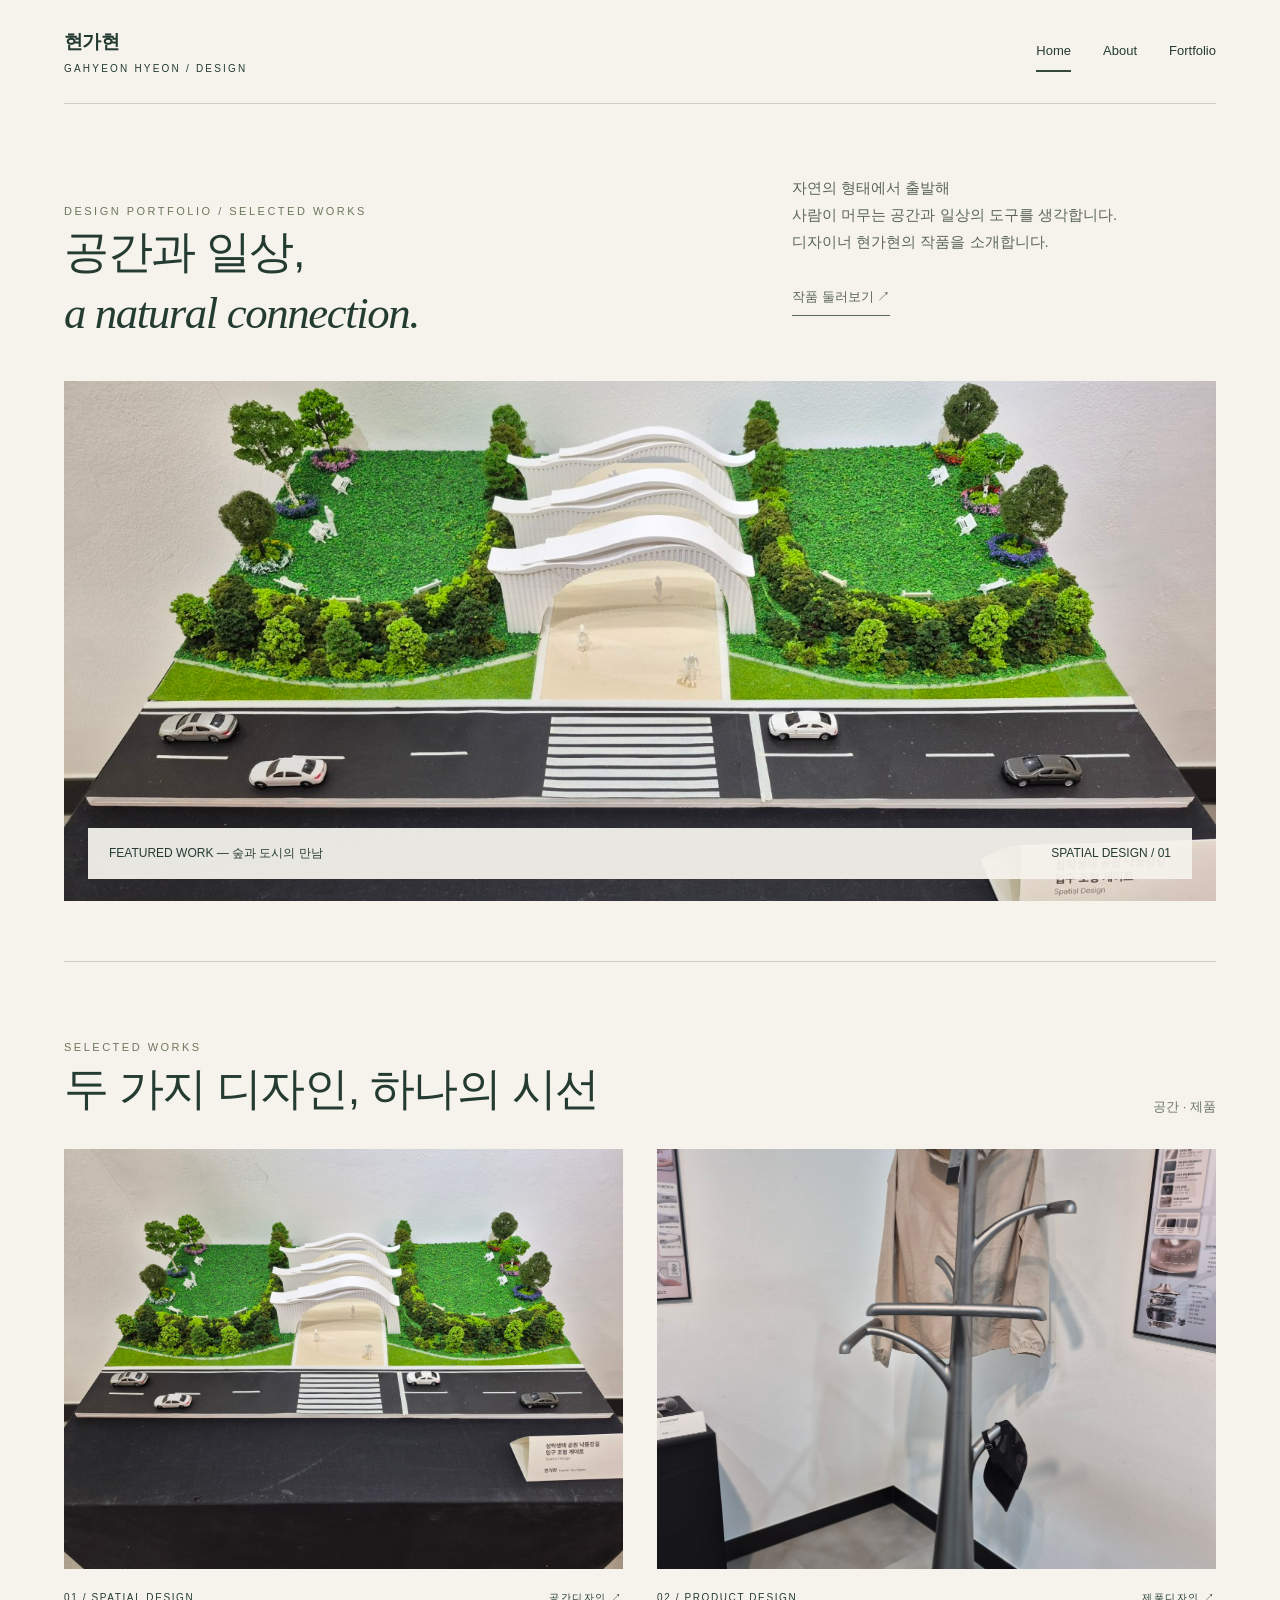
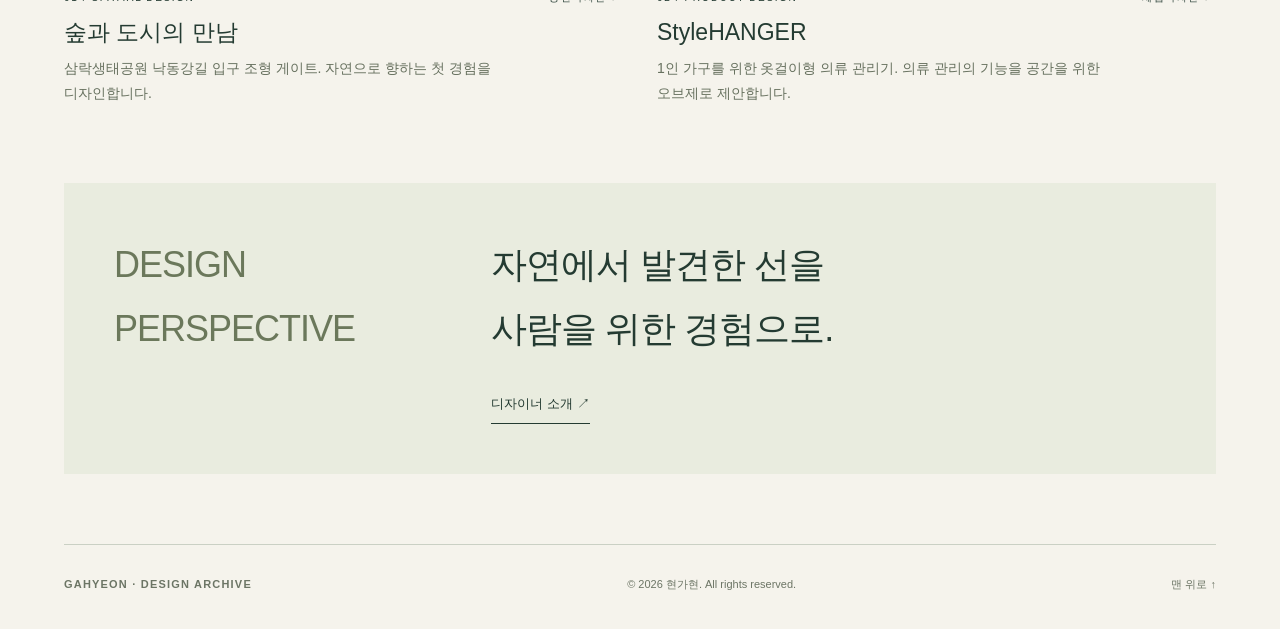
==== index.html @ cfb5394c "Add files via upload" ====
<!DOCTYPE html>
<html lang="ko">
<head>
<meta charset="UTF-8">
<meta name="viewport" content="width=device-width, initial-scale=1">
<meta name="description" content="현가현의 디자인 작품 전시. 삼락생태공원 입구 조형 게이트와 옷걸이형 의류 관리기 StyleHANGER를 소개합니다.">
<title>Home | 현가현 디자인 전시</title>
<link rel="stylesheet" href="style.css">
</head>
<body id="top">
<a class="skip" href="#main">본문 바로가기</a>
<header>
<a class="brand" href="index.html">현가현<span>GAHYEON HYEON / DESIGN</span>
</a>
<nav aria-label="주 메뉴">
<a href="index.html" aria-current="page">Home</a>
<a href="about.html">About</a>
<a href="fortfolio.html">Fortfolio</a>
</nav>
</header>
<main id="main" class="wrap">
<section class="hero">
<div>
<p class="eyebrow">DESIGN PORTFOLIO / SELECTED WORKS</p>
<h2>공간과 일상,<br>
<span class="serif">a natural connection.</span>
</h1>
</div>
<div class="intro">자연의 형태에서 출발해<br>사람이 머무는 공간과 일상의 도구를 생각합니다.<br>디자이너 현가현의 작품을 소개합니다.<br>
<a class="line-link" href="fortfolio.html">작품 둘러보기 ↗</a>
</div>
</section>
<figure class="cover">
<a href="space.html">
<img src="images/space-model.jpg" alt="삼락생태공원 입구 조형 게이트의 전체 전시 모형">
</a>
<figcaption>
<span>FEATURED WORK — 숲과 도시의 만남</span>
<span>SPATIAL DESIGN / 01</span>
</figcaption>
</figure>
<section class="section">
<div class="section-head">
<div>
<p class="eyebrow">SELECTED WORKS</p>
<h2>두 가지 디자인, 하나의 시선</h2>
</div>
<span class="muted">공간 · 제품</span>
</div>
<div class="projects">
<a class="project" href="space.html">
<div class="project-photo">
<img src="images/space-model.jpg" alt="녹지와 흰색 곡선 게이트로 구성한 삼락생태공원 입구 모형" loading="lazy">
</div>
<div class="project-label">
<span>01 / SPATIAL DESIGN</span>
<span>공간디자인 ↗</span>
</div>
<h3>숲과 도시의 만남</h3>
<p>삼락생태공원 낙동강길 입구 조형 게이트. 자연으로 향하는 첫 경험을 디자인합니다.</p>
</a>
<a class="project" href="product.html">
<div class="project-photo product">
<img src="images/product-model.jpg" alt="나뭇가지 형태의 옷걸이형 의류 관리기 StyleHANGER 전시 모형" loading="lazy">
</div>
<div class="project-label">
<span>02 / PRODUCT DESIGN</span>
<span>제품디자인 ↗</span>
</div>
<h3>StyleHANGER</h3>
<p>1인 가구를 위한 옷걸이형 의류 관리기. 의류 관리의 기능을 공간을 위한 오브제로 제안합니다.</p>
</a>
</div>
</section>
<section class="statement">
<p class="eyebrow">DESIGN PERSPECTIVE</p>
<div>
<p>자연에서 발견한 선을<br>사람을 위한 경험으로.</p>
<a class="line-link" href="about.html">디자이너 소개 ↗</a>
</div>
</section>
</main>
<footer>
<div class="footer-mark">GAHYEON · DESIGN ARCHIVE</div>
<div>© 2026 현가현. All rights reserved.</div>
<a href="#top">맨 위로 ↑</a>
</footer>
</body>
</html>
---- style.css ----
*{box-sizing:border-box}
html{scroll-behavior:smooth}
body{margin:0;
  background:#f5f3ec;
  color:#243b32;
  font-family:-apple-system,BlinkMacSystemFont,"Apple SD Gothic Neo","Noto Sans KR",sans-serif;
  line-height:1.8;
  word-break:keep-all}
a{color:inherit;
  text-decoration:none}
img{display:block;
  width:100%;
  height:auto}
figure{margin:0}
h1,h2,h3,p{margin:0}
header,.wrap,footer{width:min(1320px,90%);
  margin:auto}
header{min-height:104px;
  display:flex;
  align-items:center;
  justify-content:space-between;
  border-bottom:1px solid #cad0c4;
  gap:24px}
.brand{font-size:19px;
  font-weight:750;
  letter-spacing:-.6px}
.brand span{display:block;
  font-size:10px;
  letter-spacing:2.2px;
  font-weight:500}
nav{display:flex;
  gap:32px;
  font-size:13px}
nav a{padding:8px 0}
nav a[aria-current=page]{border-bottom:2px solid #344b3b}
a:hover{color:#75865a}
a:focus-visible,summary:focus-visible{outline:3px solid #9c773e;
  outline-offset:6px}
.skip{position:absolute;
  left:-9999px}
.skip:focus{left:15px;
  top:15px;
  background:white;
  padding:10px;
  z-index:9}
.eyebrow{font-size:11px;
  letter-spacing:2.5px;
  text-transform:uppercase;
  color:#6b785b}
.hero{padding:70px 0 38px;
  display:grid;
  grid-template-columns:1.5fr 1fr;
  gap:8%;
  align-items:end}
h1{font-size:clamp(44px,6.6vw,94px);
  font-weight:500;
  line-height:1.16;
  letter-spacing:-4px;
  margin:18px 0 22px}
.serif{font-family:Georgia,"Times New Roman",serif;
  font-style:italic;
  font-weight:400}
.intro{max-width:460px;
  font-size:15px;
  color:#5b665a}
.hero .intro{padding-bottom:27px}
.line-link{display:inline-block;
  border-bottom:1px solid;
  padding:7px 0;
  margin-top:23px;
  font-size:13px}
.cover{position:relative;
  background:#e5e6db}
.cover img{height:520px;
  object-fit:cover;
  object-position:center 37%}
.cover figcaption{position:absolute;
  bottom:22px;
  left:24px;
  right:24px;
  background:#f5f3ecf0;
  padding:15px 21px;
  display:flex;
  justify-content:space-between;
  gap:10px;
  font-size:12px}
.section{padding:76px 0;
  border-top:1px solid #cad0c4;
  margin-top:60px}
.section-head{display:flex;
  justify-content:space-between;
  align-items:end;
  margin-bottom:30px;
  gap:20px}
h2{font-size:clamp(28px,3.5vw,45px);
  font-weight:500;
  letter-spacing:-1.4px;
  line-height:1.35}
h3{font-size:23px;
  font-weight:500;
  line-height:1.5}
.muted{color:#6a7567;
  font-size:13px}
.projects{display:grid;
  grid-template-columns:1fr 1fr;
  gap:34px}
.project-photo{overflow:hidden;
  background:#dedfd4}
.project-photo img{height:420px;
  object-fit:cover;
  transition:transform .4s}
.project-photo.product img{object-position:center 44%}
.project:hover img{transform:scale(1.025)}
.project-label{display:flex;
  justify-content:space-between;
  gap:20px;
  margin:20px 0 8px;
  font-size:10px;
  letter-spacing:1.6px}
.project h3{margin-bottom:7px}
.project p{font-size:14px;
  max-width:500px;
  color:#67715f}
.statement{padding:50px;
  background:#e9ecdf;
  display:grid;
  grid-template-columns:1fr 2fr;
  gap:40px}
.statement p{font-size:clamp(22px,3vw,36px);
  letter-spacing:-1px}
.detail-head{padding:63px 0 40px}
.breadcrumbs{font-size:12px;
  color:#74806a;
  margin-bottom:30px}
.detail-head h1{font-size:clamp(38px,5.2vw,72px);
  letter-spacing:-2.8px}
.detail-head .subtitle{font-size:19px;
  margin-bottom:23px}
.meta{display:flex;
  gap:44px;
  padding:23px 0;
  border-top:1px solid #cad0c4;
  font-size:13px;
  margin-top:30px}
.meta span{display:block;
  font-size:10px;
  letter-spacing:1.3px;
  color:#6e7867}
.wide-photo{background:#e5e5dc}
.wide-photo img{max-height:800px;
  object-fit:contain}
.caption{font-size:12px;
  color:#727968;
  margin-top:12px}
.story{display:grid;
  grid-template-columns:1fr 2fr;
  gap:70px;
  padding:65px 0;
  border-bottom:1px solid #cad0c4}
.story p{font-size:16px;
  color:#586454;
  margin-top:15px}
.story p:first-child{margin-top:0}
.keywords{display:flex;
  flex-wrap:wrap;
  gap:9px;
  margin-top:22px}
.keywords span{border:1px solid #b9c3ac;
  border-radius:30px;
  padding:5px 14px;
  font-size:12px}
.steps{display:grid;
  grid-template-columns:repeat(3,1fr);
  gap:35px;
  margin-top:35px}
.step{border-top:1px solid #a9b49c;
  padding-top:18px}
.step b{font-family:Georgia,serif;
  font-size:32px;
  font-weight:400;
  color:#8a9674}
.step h3{font-size:19px;
  margin:10px 0}
.step p{font-size:14px;
  color:#5d6855}
.split{display:grid;
  grid-template-columns:1fr 1fr;
  gap:65px;
  align-items:center;
  margin-top:40px}
.split img{max-height:680px;
  object-fit:contain;
  background:#e8e8dd}
.split p{margin-top:20px;
  color:#5e6959}
.panel{background:#e4e7dc;
  padding:38px;
  display:grid;
  grid-template-columns:1fr 1fr;
  gap:65px;
  align-items:start}
.panel img{max-height:900px;
  object-fit:contain}
.panel .copy{position:sticky;
  top:32px;
  padding:20px 0}
.panel p{margin-top:20px;
  color:#5c6757}
.button{display:inline-block;
  background:#2c4436;
  color:#fff;
  padding:12px 23px;
  font-size:13px;
  margin-top:24px}
.button:hover{background:#43583e;
  color:white}
.next{display:flex;
  justify-content:space-between;
  padding:30px 0;
  font-size:15px;
  border-top:1px solid #cad0c4}
.about-grid{display:grid;
  grid-template-columns:1fr 1fr;
  gap:80px;
  align-items:center}
.about-grid img{height:580px;
  object-fit:cover}
.about-grid h2{margin:25px 0}
.about-grid p{margin:18px 0;
  color:#626d5b}
.practice{display:grid;
  grid-template-columns:1fr 1fr;
  gap:60px}
.practice article{border-top:1px solid #c2cbb8;
  padding-top:25px}
.practice p{margin-top:16px;
  color:#626d5b}
footer{margin-top:70px;
  border-top:1px solid #cad0c4;
  padding:30px 0 35px;
  display:flex;
  justify-content:space-between;
  gap:20px;
  font-size:11px;
  color:#6c7565}
.footer-mark{font-weight:700;
  letter-spacing:1.2px}
@media(prefers-reduced-motion:reduce){html{scroll-behavior:auto}
*{transition:none!important}
}
@media(max-width:700px){header{padding:20px 0;
  align-items:flex-start;
  min-height:110px}
.brand{font-size:16px}
nav{gap:15px;
  flex-wrap:wrap;
  font-size:11px}
.brand span{font-size:8px}
.hero,.about-grid,.story,.split,.panel,.statement{grid-template-columns:1fr;
  gap:26px}
.hero{padding-top:45px}
.hero .intro{padding:0}
h1{letter-spacing:-2px}
.cover img{height:330px}
.cover figcaption{left:12px;
  right:12px;
  font-size:10px;
  padding:12px}
.projects{grid-template-columns:1fr;
  gap:45px}
.project-photo img{height:360px}
.section{padding:45px 0;
  margin-top:40px}
.steps{grid-template-columns:1fr;
  gap:25px}
.meta{gap:20px;
  flex-wrap:wrap}
.story{padding:40px 0}
.panel{padding:20px}
.panel .copy{position:static}
.about-grid img{height:400px}
.practice{grid-template-columns:1fr;
  gap:35px}
.statement{padding:28px}
footer{flex-direction:column;
  gap:10px;
  margin-top:40px}
.next{font-size:12px;
  gap:16px}
}
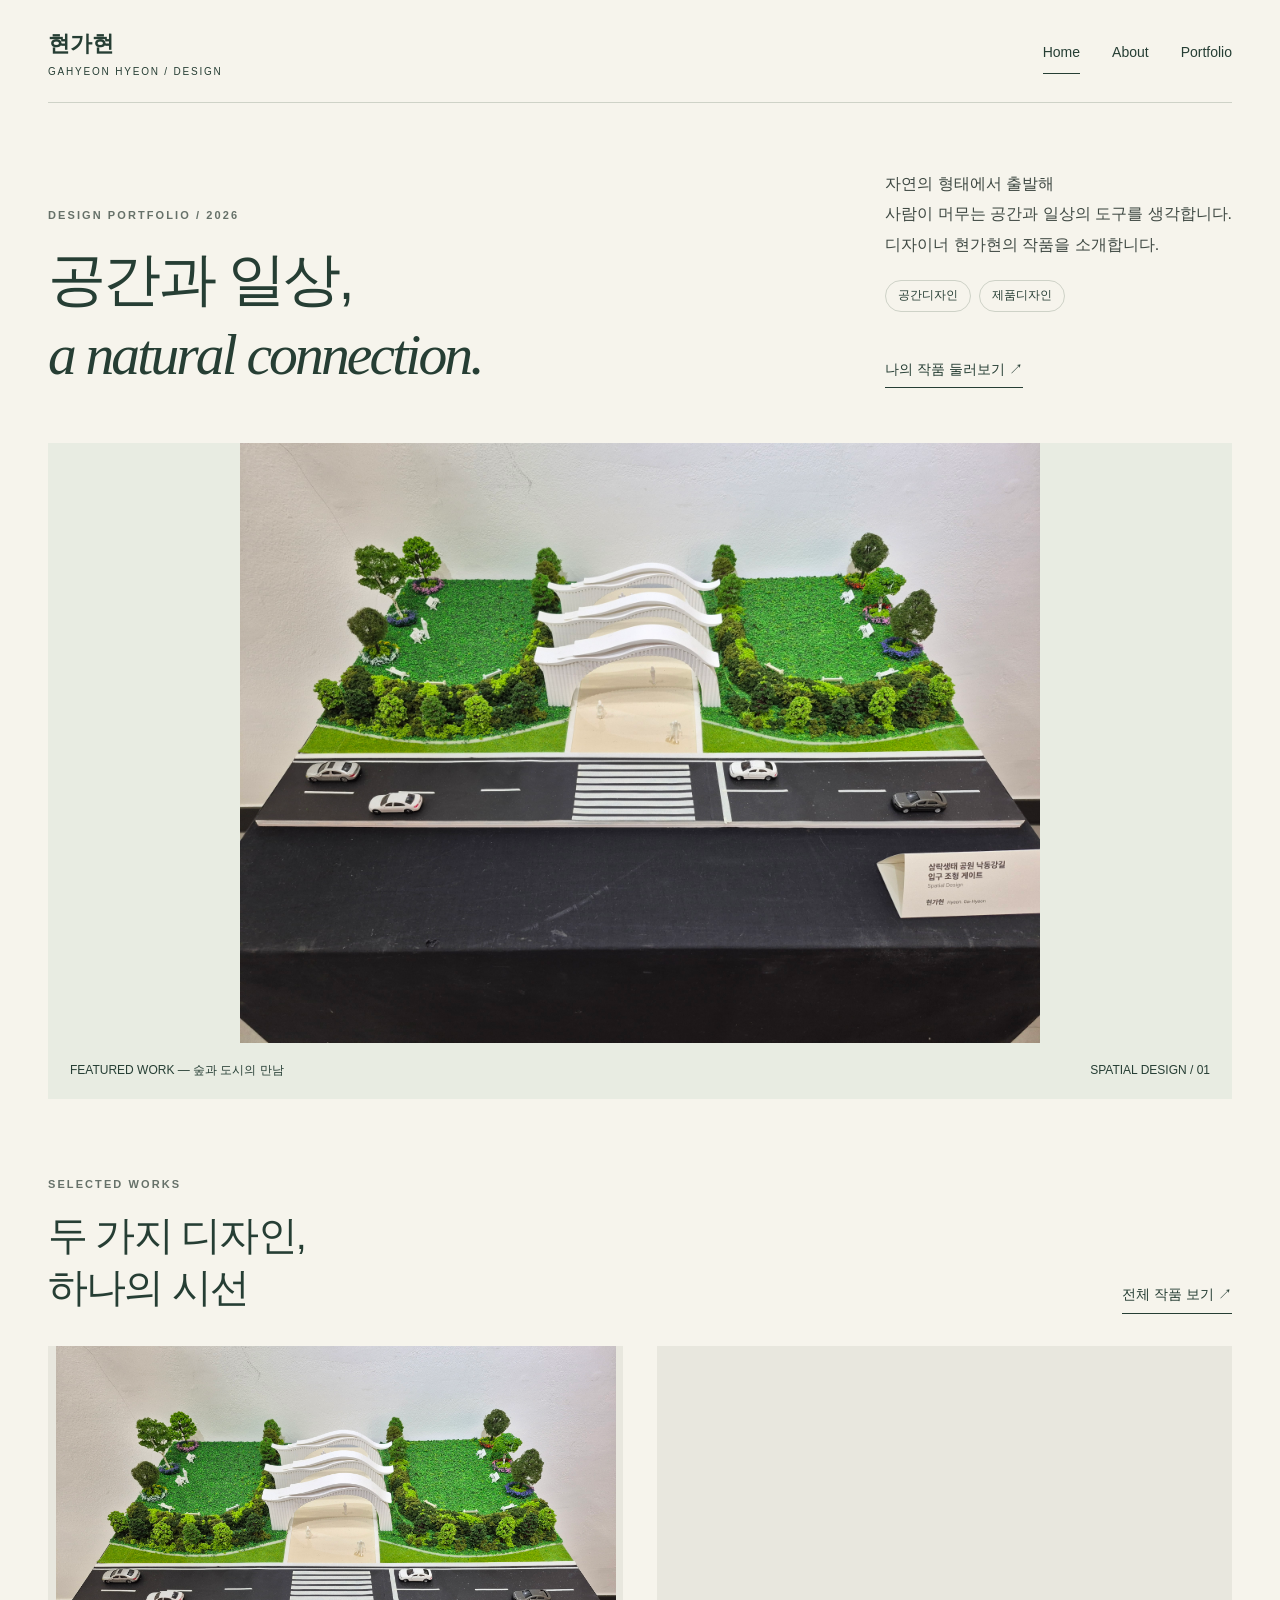
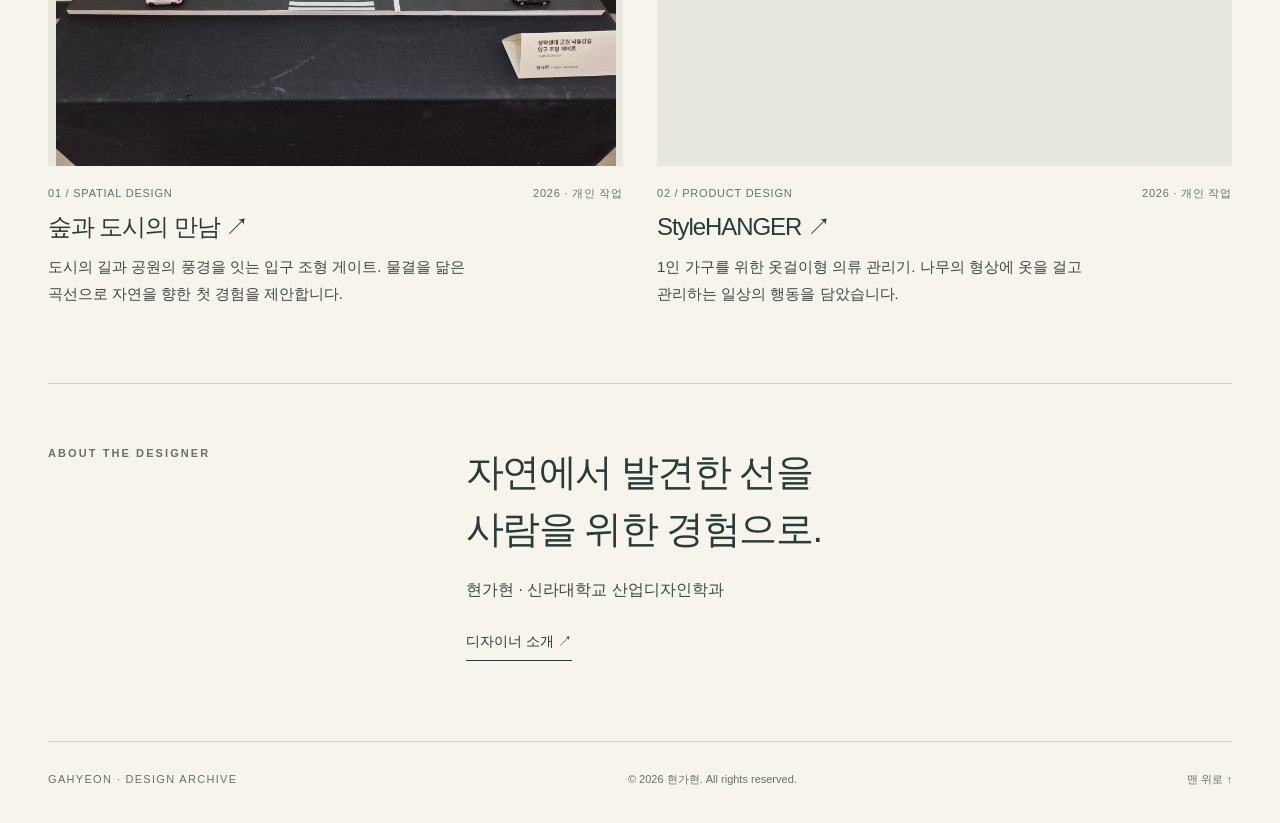
==== commit c5445f57: "Add files via upload" ====
--- a/index.html
+++ b/index.html
@@ -1,89 +1,39 @@
 <!DOCTYPE html>
 <html lang="ko">
 <head>
-<meta charset="UTF-8">
-<meta name="viewport" content="width=device-width, initial-scale=1">
-<meta name="description" content="현가현의 디자인 작품 전시. 삼락생태공원 입구 조형 게이트와 옷걸이형 의류 관리기 StyleHANGER를 소개합니다.">
-<title>Home | 현가현 디자인 전시</title>
-<link rel="stylesheet" href="style.css">
+  <meta charset="UTF-8">
+  <meta name="viewport" content="width=device-width, initial-scale=1">
+  <meta name="description" content="현가현의 공간디자인과 제품디자인 포트폴리오. 숲과 도시의 만남과 StyleHANGER를 소개합니다.">
+  <meta name="theme-color" content="#f6f4ec">
+  <title>Home | 현가현 디자인 포트폴리오</title>
+  <link rel="stylesheet" href="style.css">
 </head>
 <body id="top">
-<a class="skip" href="#main">본문 바로가기</a>
-<header>
-<a class="brand" href="index.html">현가현<span>GAHYEON HYEON / DESIGN</span>
-</a>
-<nav aria-label="주 메뉴">
-<a href="index.html" aria-current="page">Home</a>
-<a href="about.html">About</a>
-<a href="fortfolio.html">Fortfolio</a>
-</nav>
-</header>
-<main id="main" class="wrap">
-<section class="hero">
-<div>
-<p class="eyebrow">DESIGN PORTFOLIO / SELECTED WORKS</p>
-<h2>공간과 일상,<br>
-<span class="serif">a natural connection.</span>
-</h1>
-</div>
-<div class="intro">자연의 형태에서 출발해<br>사람이 머무는 공간과 일상의 도구를 생각합니다.<br>디자이너 현가현의 작품을 소개합니다.<br>
-<a class="line-link" href="fortfolio.html">작품 둘러보기 ↗</a>
-</div>
-</section>
-<figure class="cover">
-<a href="space.html">
-<img src="images/space-model.jpg" alt="삼락생태공원 입구 조형 게이트의 전체 전시 모형">
-</a>
-<figcaption>
-<span>FEATURED WORK — 숲과 도시의 만남</span>
-<span>SPATIAL DESIGN / 01</span>
-</figcaption>
-</figure>
-<section class="section">
-<div class="section-head">
-<div>
-<p class="eyebrow">SELECTED WORKS</p>
-<h2>두 가지 디자인, 하나의 시선</h2>
-</div>
-<span class="muted">공간 · 제품</span>
-</div>
-<div class="projects">
-<a class="project" href="space.html">
-<div class="project-photo">
-<img src="images/space-model.jpg" alt="녹지와 흰색 곡선 게이트로 구성한 삼락생태공원 입구 모형" loading="lazy">
-</div>
-<div class="project-label">
-<span>01 / SPATIAL DESIGN</span>
-<span>공간디자인 ↗</span>
-</div>
-<h3>숲과 도시의 만남</h3>
-<p>삼락생태공원 낙동강길 입구 조형 게이트. 자연으로 향하는 첫 경험을 디자인합니다.</p>
-</a>
-<a class="project" href="product.html">
-<div class="project-photo product">
-<img src="images/product-model.jpg" alt="나뭇가지 형태의 옷걸이형 의류 관리기 StyleHANGER 전시 모형" loading="lazy">
-</div>
-<div class="project-label">
-<span>02 / PRODUCT DESIGN</span>
-<span>제품디자인 ↗</span>
-</div>
-<h3>StyleHANGER</h3>
-<p>1인 가구를 위한 옷걸이형 의류 관리기. 의류 관리의 기능을 공간을 위한 오브제로 제안합니다.</p>
-</a>
-</div>
-</section>
-<section class="statement">
-<p class="eyebrow">DESIGN PERSPECTIVE</p>
-<div>
-<p>자연에서 발견한 선을<br>사람을 위한 경험으로.</p>
-<a class="line-link" href="about.html">디자이너 소개 ↗</a>
-</div>
-</section>
-</main>
-<footer>
-<div class="footer-mark">GAHYEON · DESIGN ARCHIVE</div>
-<div>© 2026 현가현. All rights reserved.</div>
-<a href="#top">맨 위로 ↑</a>
-</footer>
+  <a class="skip" href="#main">본문 바로가기</a>
+  <!-- 모든 페이지의 공통 상단 메뉴 -->
+  <header class="site-header">
+    <a class="brand" href="index.html">현가현<span>GAHYEON HYEON / DESIGN</span></a>
+    <nav aria-label="주 메뉴"><a href="index.html" aria-current="page">Home</a><a href="about.html">About</a><a href="portfolio.html">Portfolio</a></nav>
+  </header>
+  <main id="main" class="wrap">
+
+    <section class="hero">
+      <div><p class="eyebrow">DESIGN PORTFOLIO / 2026</p><h1>공간과 일상,<br><span class="serif">a natural connection.</span></h1></div>
+      <div class="intro"><p>자연의 형태에서 출발해<br>사람이 머무는 공간과 일상의 도구를 생각합니다.<br>디자이너 현가현의 작품을 소개합니다.</p><div class="tags"><span>공간디자인</span><span>제품디자인</span></div><a class="line-link" href="portfolio.html">나의 작품 둘러보기 ↗</a></div>
+    </section>
+    <figure class="hero-media"><a href="space.html" aria-label="숲과 도시의 만남 상세 보기"><img src="images/space-model.jpg" alt="숲과 도시의 만남 전체 전시 모형" width="4000" height="3000" fetchpriority="high" decoding="async"></a><figcaption class="hero-caption"><span>FEATURED WORK — 숲과 도시의 만남</span><span>SPATIAL DESIGN / 01</span></figcaption></figure>
+    <section class="section"><div class="section-head"><div><p class="eyebrow">SELECTED WORKS</p><h2>두 가지 디자인,<br>하나의 시선</h2></div><a class="line-link" href="portfolio.html">전체 작품 보기 ↗</a></div><div class="projects">
+  <a class="project" href="space.html"><div class="project-photo"><img src="images/space-model.jpg" alt="삼락생태공원 입구 게이트와 보행로 녹지의 전체 전시 모형" width="4000" height="3000" loading="lazy" decoding="async"></div><div class="project-label"><span>01 / SPATIAL DESIGN</span><span>2026 · 개인 작업</span></div><h3>숲과 도시의 만남 ↗</h3><p>도시의 길과 공원의 풍경을 잇는 입구 조형 게이트. 물결을 닮은 곡선으로 자연을 향한 첫 경험을 제안합니다.</p></a>
+  <a class="project" href="product.html"><div class="project-photo"><img src="images/product-model.jpg" alt="상단 가지부터 하부 베이스까지 보이는 StyleHANGER 전시 모형" width="3000" height="4000" loading="lazy" decoding="async"></div><div class="project-label"><span>02 / PRODUCT DESIGN</span><span>2026 · 개인 작업</span></div><h3>StyleHANGER ↗</h3><p>1인 가구를 위한 옷걸이형 의류 관리기. 나무의 형상에 옷을 걸고 관리하는 일상의 행동을 담았습니다.</p></a>
+</div></section>
+    <section class="statement"><p class="eyebrow">ABOUT THE DESIGNER</p><div><p class="large">자연에서 발견한 선을<br>사람을 위한 경험으로.</p><p style="margin-top:18px">현가현 · 신라대학교 산업디자인학과</p><a class="line-link" href="about.html">디자이너 소개 ↗</a></div></section>
+
+  </main>
+  <!-- 모든 페이지에서 동일한 하단 정보 -->
+  <footer class="site-footer">
+    <span class="footer-mark">GAHYEON · DESIGN ARCHIVE</span>
+    <span>© 2026 현가현. All rights reserved.</span>
+    <a href="#top">맨 위로 ↑</a>
+  </footer>
 </body>
-</html>+</html>
--- a/style.css
+++ b/style.css
@@ -1,290 +1,8 @@
-*{box-sizing:border-box}
-html{scroll-behavior:smooth}
-body{margin:0;
-  background:#f5f3ec;
-  color:#243b32;
-  font-family:-apple-system,BlinkMacSystemFont,"Apple SD Gothic Neo","Noto Sans KR",sans-serif;
-  line-height:1.8;
-  word-break:keep-all}
-a{color:inherit;
-  text-decoration:none}
-img{display:block;
-  width:100%;
-  height:auto}
-figure{margin:0}
-h1,h2,h3,p{margin:0}
-header,.wrap,footer{width:min(1320px,90%);
-  margin:auto}
-header{min-height:104px;
-  display:flex;
-  align-items:center;
-  justify-content:space-between;
-  border-bottom:1px solid #cad0c4;
-  gap:24px}
-.brand{font-size:19px;
-  font-weight:750;
-  letter-spacing:-.6px}
-.brand span{display:block;
-  font-size:10px;
-  letter-spacing:2.2px;
-  font-weight:500}
-nav{display:flex;
-  gap:32px;
-  font-size:13px}
-nav a{padding:8px 0}
-nav a[aria-current=page]{border-bottom:2px solid #344b3b}
-a:hover{color:#75865a}
-a:focus-visible,summary:focus-visible{outline:3px solid #9c773e;
-  outline-offset:6px}
-.skip{position:absolute;
-  left:-9999px}
-.skip:focus{left:15px;
-  top:15px;
-  background:white;
-  padding:10px;
-  z-index:9}
-.eyebrow{font-size:11px;
-  letter-spacing:2.5px;
-  text-transform:uppercase;
-  color:#6b785b}
-.hero{padding:70px 0 38px;
-  display:grid;
-  grid-template-columns:1.5fr 1fr;
-  gap:8%;
-  align-items:end}
-h1{font-size:clamp(44px,6.6vw,94px);
-  font-weight:500;
-  line-height:1.16;
-  letter-spacing:-4px;
-  margin:18px 0 22px}
-.serif{font-family:Georgia,"Times New Roman",serif;
-  font-style:italic;
-  font-weight:400}
-.intro{max-width:460px;
-  font-size:15px;
-  color:#5b665a}
-.hero .intro{padding-bottom:27px}
-.line-link{display:inline-block;
-  border-bottom:1px solid;
-  padding:7px 0;
-  margin-top:23px;
-  font-size:13px}
-.cover{position:relative;
-  background:#e5e6db}
-.cover img{height:520px;
-  object-fit:cover;
-  object-position:center 37%}
-.cover figcaption{position:absolute;
-  bottom:22px;
-  left:24px;
-  right:24px;
-  background:#f5f3ecf0;
-  padding:15px 21px;
-  display:flex;
-  justify-content:space-between;
-  gap:10px;
-  font-size:12px}
-.section{padding:76px 0;
-  border-top:1px solid #cad0c4;
-  margin-top:60px}
-.section-head{display:flex;
-  justify-content:space-between;
-  align-items:end;
-  margin-bottom:30px;
-  gap:20px}
-h2{font-size:clamp(28px,3.5vw,45px);
-  font-weight:500;
-  letter-spacing:-1.4px;
-  line-height:1.35}
-h3{font-size:23px;
-  font-weight:500;
-  line-height:1.5}
-.muted{color:#6a7567;
-  font-size:13px}
-.projects{display:grid;
-  grid-template-columns:1fr 1fr;
-  gap:34px}
-.project-photo{overflow:hidden;
-  background:#dedfd4}
-.project-photo img{height:420px;
-  object-fit:cover;
-  transition:transform .4s}
-.project-photo.product img{object-position:center 44%}
-.project:hover img{transform:scale(1.025)}
-.project-label{display:flex;
-  justify-content:space-between;
-  gap:20px;
-  margin:20px 0 8px;
-  font-size:10px;
-  letter-spacing:1.6px}
-.project h3{margin-bottom:7px}
-.project p{font-size:14px;
-  max-width:500px;
-  color:#67715f}
-.statement{padding:50px;
-  background:#e9ecdf;
-  display:grid;
-  grid-template-columns:1fr 2fr;
-  gap:40px}
-.statement p{font-size:clamp(22px,3vw,36px);
-  letter-spacing:-1px}
-.detail-head{padding:63px 0 40px}
-.breadcrumbs{font-size:12px;
-  color:#74806a;
-  margin-bottom:30px}
-.detail-head h1{font-size:clamp(38px,5.2vw,72px);
-  letter-spacing:-2.8px}
-.detail-head .subtitle{font-size:19px;
-  margin-bottom:23px}
-.meta{display:flex;
-  gap:44px;
-  padding:23px 0;
-  border-top:1px solid #cad0c4;
-  font-size:13px;
-  margin-top:30px}
-.meta span{display:block;
-  font-size:10px;
-  letter-spacing:1.3px;
-  color:#6e7867}
-.wide-photo{background:#e5e5dc}
-.wide-photo img{max-height:800px;
-  object-fit:contain}
-.caption{font-size:12px;
-  color:#727968;
-  margin-top:12px}
-.story{display:grid;
-  grid-template-columns:1fr 2fr;
-  gap:70px;
-  padding:65px 0;
-  border-bottom:1px solid #cad0c4}
-.story p{font-size:16px;
-  color:#586454;
-  margin-top:15px}
-.story p:first-child{margin-top:0}
-.keywords{display:flex;
-  flex-wrap:wrap;
-  gap:9px;
-  margin-top:22px}
-.keywords span{border:1px solid #b9c3ac;
-  border-radius:30px;
-  padding:5px 14px;
-  font-size:12px}
-.steps{display:grid;
-  grid-template-columns:repeat(3,1fr);
-  gap:35px;
-  margin-top:35px}
-.step{border-top:1px solid #a9b49c;
-  padding-top:18px}
-.step b{font-family:Georgia,serif;
-  font-size:32px;
-  font-weight:400;
-  color:#8a9674}
-.step h3{font-size:19px;
-  margin:10px 0}
-.step p{font-size:14px;
-  color:#5d6855}
-.split{display:grid;
-  grid-template-columns:1fr 1fr;
-  gap:65px;
-  align-items:center;
-  margin-top:40px}
-.split img{max-height:680px;
-  object-fit:contain;
-  background:#e8e8dd}
-.split p{margin-top:20px;
-  color:#5e6959}
-.panel{background:#e4e7dc;
-  padding:38px;
-  display:grid;
-  grid-template-columns:1fr 1fr;
-  gap:65px;
-  align-items:start}
-.panel img{max-height:900px;
-  object-fit:contain}
-.panel .copy{position:sticky;
-  top:32px;
-  padding:20px 0}
-.panel p{margin-top:20px;
-  color:#5c6757}
-.button{display:inline-block;
-  background:#2c4436;
-  color:#fff;
-  padding:12px 23px;
-  font-size:13px;
-  margin-top:24px}
-.button:hover{background:#43583e;
-  color:white}
-.next{display:flex;
-  justify-content:space-between;
-  padding:30px 0;
-  font-size:15px;
-  border-top:1px solid #cad0c4}
-.about-grid{display:grid;
-  grid-template-columns:1fr 1fr;
-  gap:80px;
-  align-items:center}
-.about-grid img{height:580px;
-  object-fit:cover}
-.about-grid h2{margin:25px 0}
-.about-grid p{margin:18px 0;
-  color:#626d5b}
-.practice{display:grid;
-  grid-template-columns:1fr 1fr;
-  gap:60px}
-.practice article{border-top:1px solid #c2cbb8;
-  padding-top:25px}
-.practice p{margin-top:16px;
-  color:#626d5b}
-footer{margin-top:70px;
-  border-top:1px solid #cad0c4;
-  padding:30px 0 35px;
-  display:flex;
-  justify-content:space-between;
-  gap:20px;
-  font-size:11px;
-  color:#6c7565}
-.footer-mark{font-weight:700;
-  letter-spacing:1.2px}
-@media(prefers-reduced-motion:reduce){html{scroll-behavior:auto}
-*{transition:none!important}
-}
-@media(max-width:700px){header{padding:20px 0;
-  align-items:flex-start;
-  min-height:110px}
-.brand{font-size:16px}
-nav{gap:15px;
-  flex-wrap:wrap;
-  font-size:11px}
-.brand span{font-size:8px}
-.hero,.about-grid,.story,.split,.panel,.statement{grid-template-columns:1fr;
-  gap:26px}
-.hero{padding-top:45px}
-.hero .intro{padding:0}
-h1{letter-spacing:-2px}
-.cover img{height:330px}
-.cover figcaption{left:12px;
-  right:12px;
-  font-size:10px;
-  padding:12px}
-.projects{grid-template-columns:1fr;
-  gap:45px}
-.project-photo img{height:360px}
-.section{padding:45px 0;
-  margin-top:40px}
-.steps{grid-template-columns:1fr;
-  gap:25px}
-.meta{gap:20px;
-  flex-wrap:wrap}
-.story{padding:40px 0}
-.panel{padding:20px}
-.panel .copy{position:static}
-.about-grid img{height:400px}
-.practice{grid-template-columns:1fr;
-  gap:35px}
-.statement{padding:28px}
-footer{flex-direction:column;
-  gap:10px;
-  margin-top:40px}
-.next{font-size:12px;
-  gap:16px}
-}
+/* 현가현 포트폴리오 공통 스타일 — 색상과 간격은 아래 변수에서 수정하세요. */
+:root{--paper:#f6f4ec;--ink:#263e34;--text:#3f4943;--muted:#667169;--line:#ced2c7;--soft:#e8ece2;--white:#fff;--width:1200px}
+*{box-sizing:border-box}html{scroll-behavior:smooth;scroll-padding-top:24px}body{margin:0;background:var(--paper);color:var(--ink);font-family:-apple-system,BlinkMacSystemFont,"Apple SD Gothic Neo","Noto Sans KR","Malgun Gothic",sans-serif;line-height:1.8;word-break:keep-all;overflow-wrap:break-word}a{color:inherit;text-decoration:none}img{display:block;width:100%;height:auto}figure{margin:0}h1,h2,h3,p{margin:0}h1,h2,h3{line-height:1.3;font-weight:500;letter-spacing:-.045em}p{color:var(--text)}h1{font-size:clamp(38px,5.4vw,72px)}h2{font-size:clamp(28px,3.1vw,42px)}h3{font-size:24px}a:focus-visible,summary:focus-visible{outline:3px solid #397b69;outline-offset:6px}::selection{background:#d5e1ce}.wrap,.site-header,.site-footer{width:min(var(--width),calc(100% - 96px));margin-inline:auto}.skip{position:absolute;top:-80px;left:20px;background:var(--ink);color:white;padding:10px 20px;z-index:5}.skip:focus{top:12px}.site-header{padding:27px 0 23px;display:flex;justify-content:space-between;gap:24px;align-items:center;border-bottom:1px solid var(--line)}.brand{font-size:22px;font-weight:700;line-height:1.5}.brand span{display:block;font-size:10px;font-weight:400;letter-spacing:.18em;margin-top:4px}nav{display:flex;gap:32px}nav a{font-size:14px;padding:8px 0;border-bottom:1px solid transparent}nav a:hover,nav a[aria-current=page],nav a.active{border-bottom-color:var(--ink)}.eyebrow{font-size:11px;letter-spacing:.19em;font-weight:600;color:var(--muted);margin-bottom:16px;text-transform:uppercase}.serif{font-family:Georgia,"Times New Roman",serif;font-style:italic;font-weight:400;letter-spacing:-.05em}.hero{display:grid;grid-template-columns:1.3fr 1fr;gap:70px;padding:66px 0 50px;align-items:end}.hero h1{font-size:clamp(38px,4.5vw,60px)}.hero .intro{max-width:390px;justify-self:end;padding-bottom:5px}.intro p{font-size:16px;line-height:1.9}.tags{display:flex;gap:8px;flex-wrap:wrap;margin:20px 0}.tags span{font-size:12px;padding:4px 12px;border:1px solid var(--line);border-radius:30px}.line-link{display:inline-block;border-bottom:1px solid var(--ink);padding:5px 0;font-size:14px;margin-top:20px}.line-link:hover{color:#46715b}.hero-media{background:var(--soft);position:relative}.hero-media img{max-height:600px;object-fit:contain}.hero-caption{display:flex;justify-content:space-between;gap:15px;padding:17px 22px;font-size:12px;background:var(--soft)}.section{padding:76px 0}.section+.section{border-top:1px solid var(--line)}.section-head{display:flex;justify-content:space-between;gap:20px;align-items:end;margin-bottom:32px}.section-head>.line-link{white-space:nowrap}.projects{display:grid;grid-template-columns:1fr 1fr;gap:34px}.project-photo{height:420px;background:#e8e7de;overflow:hidden;display:flex;align-items:center;justify-content:center}.project-photo img{width:100%;height:100%;object-fit:contain;transition:transform .35s}.project:hover .project-photo img{transform:scale(1.015)}.project-label{display:flex;justify-content:space-between;gap:8px;font-size:11px;letter-spacing:.07em;margin:18px 0 8px;color:var(--muted)}.project h3{margin:6px 0 10px}.project p{font-size:15px;max-width:480px}.statement{display:grid;grid-template-columns:1fr 2fr;gap:35px;border-top:1px solid var(--line);padding:60px 0 80px}.statement .large{font-size:clamp(26px,3vw,38px);line-height:1.5;letter-spacing:-.04em;color:var(--ink)}.site-footer{border-top:1px solid var(--line);display:flex;justify-content:space-between;gap:20px;padding:28px 0 34px;font-size:11px;color:var(--muted)}.footer-mark{letter-spacing:.12em}.page-head{padding:58px 0 44px}.page-head .lead{font-size:18px;line-height:1.8;max-width:700px;margin-top:23px}.breadcrumb{font-size:12px;color:var(--muted);margin-bottom:30px}.breadcrumb a{text-decoration:underline;text-underline-offset:4px}.meta{display:grid;grid-template-columns:repeat(4,1fr);border-block:1px solid var(--line);margin-top:32px;padding:18px 0;gap:18px}.meta dt{font-size:10px;letter-spacing:.14em;color:var(--muted);margin-bottom:5px}.meta dd{margin:0;font-size:14px}.split{display:grid;grid-template-columns:.85fr 1.15fr;gap:64px;align-items:center}.split.text-top{align-items:start}.copy p+p{margin-top:16px}.copy h2{margin-bottom:24px}.caption{font-size:12px;color:var(--muted);margin-top:12px;line-height:1.6}.image-link{display:block}.image-link:hover{outline:1px solid var(--line);outline-offset:3px}.image-fit{background:var(--soft);padding:24px}.image-fit img{max-height:650px;object-fit:contain}.profile{max-width:400px;background:#e9e8df}.profile img{max-height:520px;object-fit:contain}.info-list{margin:28px 0 0}.info-list>div{display:grid;grid-template-columns:100px 1fr;gap:20px;padding:12px 0;border-top:1px solid var(--line)}.info-list dt{font-size:12px;color:var(--muted)}.info-list dd{margin:0;font-size:15px}.columns{display:grid;grid-template-columns:repeat(3,1fr);gap:32px;margin-top:35px}.columns article{border-top:1px solid var(--line);padding-top:24px}.columns .num{font:italic 24px Georgia,serif;color:#819080;display:block;margin-bottom:18px}.columns h3{font-size:21px;margin-bottom:13px}.columns p{font-size:15px}.project-opening{display:grid;grid-template-columns:1.1fr .9fr;gap:60px;align-items:center}.project-opening .image-fit img{max-height:660px}.project-opening h2{margin-bottom:22px}.note{font-size:12px;color:var(--muted);margin-top:24px}.wide-figure{margin-top:32px}.wide-figure img{max-height:720px;object-fit:contain;background:#fff}.process{display:grid;grid-template-columns:1fr 1fr;gap:32px;margin-top:35px}.process img{height:360px;object-fit:contain;background:white}.process h3{font-size:19px;margin-top:20px}.process p{margin-top:8px;font-size:14px}.board{background:var(--soft);padding:40px;display:grid;grid-template-columns:.8fr 1.2fr;gap:45px;align-items:start}.board .copy{padding-top:12px}.board img{max-height:760px;object-fit:contain}.button{display:inline-block;background:var(--ink);color:#fff;padding:12px 19px;margin-top:25px;font-size:13px}.button:hover{background:#3e5d4d}.project-nav{display:flex;justify-content:space-between;gap:25px;border-top:1px solid var(--line);padding:30px 0 65px;font-size:14px}.steps{display:grid;grid-template-columns:repeat(4,1fr);gap:22px;margin-top:32px;padding:0;list-style:none;counter-reset:step}.steps li{border-top:1px solid var(--line);padding-top:18px;font-size:14px}.steps li:before{counter-increment:step;content:"0" counter(step);display:block;font:italic 23px Georgia,serif;color:#778775;margin-bottom:12px}.steps strong{display:block;font-weight:500;font-size:18px;color:var(--ink);margin-bottom:6px}.details-grid{display:grid;grid-template-columns:1fr 1fr;gap:35px;margin-top:30px}.details-grid figure img{height:370px;object-fit:contain;background:#eee}.muted{color:var(--muted)}.archive-intro{max-width:670px;margin-bottom:35px}.archive-intro p{margin-top:15px}
+@media(min-width:1400px){.hero{padding-top:76px}.project-photo{height:460px}}
+@media(max-width:900px){.wrap,.site-header,.site-footer{width:calc(100% - 48px)}.hero{gap:30px}.split,.project-opening{gap:32px}.project-photo{height:340px}.board{gap:30px;padding:30px}.meta{grid-template-columns:repeat(2,1fr)}.columns{gap:22px}.process img{height:280px}}
+@media(max-width:620px){.wrap,.site-header,.site-footer{width:calc(100% - 36px)}.site-header{align-items:center;padding:20px 0;gap:12px}.brand{font-size:19px}.brand span{font-size:8px;letter-spacing:.09em}nav{gap:16px}nav a{font-size:12px}.hero{grid-template-columns:1fr;gap:24px;padding:42px 0 30px}.hero .intro{justify-self:start;max-width:none}.hero h1{font-size:40px}.hero-caption{font-size:10px;padding:12px;flex-direction:column;gap:4px}.hero-media img{min-height:0}.section{padding:47px 0}.section-head{align-items:start;gap:15px}.section-head>.line-link{font-size:12px}.projects,.split,.project-opening,.process,.details-grid{grid-template-columns:1fr;gap:30px}.project-photo{height:400px}.project{margin-bottom:10px}.project-label{font-size:10px}.statement{grid-template-columns:1fr;gap:10px;padding:38px 0 48px}.page-head{padding:36px 0 30px}.page-head h1{font-size:39px}.page-head .lead{font-size:16px}.breadcrumb{margin-bottom:22px}.meta{gap:18px 10px;margin-top:25px}.meta dd{font-size:13px}.profile{max-width:300px;margin-inline:auto}.columns{grid-template-columns:1fr;gap:24px}.columns .num{margin-bottom:8px}.columns article{padding-top:17px}.image-fit{padding:15px}.image-fit img{max-height:510px}.board{grid-template-columns:1fr;padding:24px 18px;gap:28px}.board img{max-height:none}.board .copy{padding:0}.process img{height:auto;max-height:380px}.details-grid figure img{height:auto;max-height:450px}.steps{grid-template-columns:1fr 1fr}.site-footer{flex-wrap:wrap;gap:10px;padding:24px 0}.footer-mark{width:100%}.project-nav{font-size:12px;padding-bottom:42px}.info-list>div{grid-template-columns:80px 1fr;gap:10px}.wide-figure{margin-top:25px}}
+@media(max-width:380px){.brand span{max-width:115px;font-size:7px}nav{gap:10px}.hero h1{font-size:34px}.project-photo{height:340px}.steps{grid-template-columns:1fr}}
+@media(prefers-reduced-motion:reduce){html{scroll-behavior:auto}*{transition:none!important}}
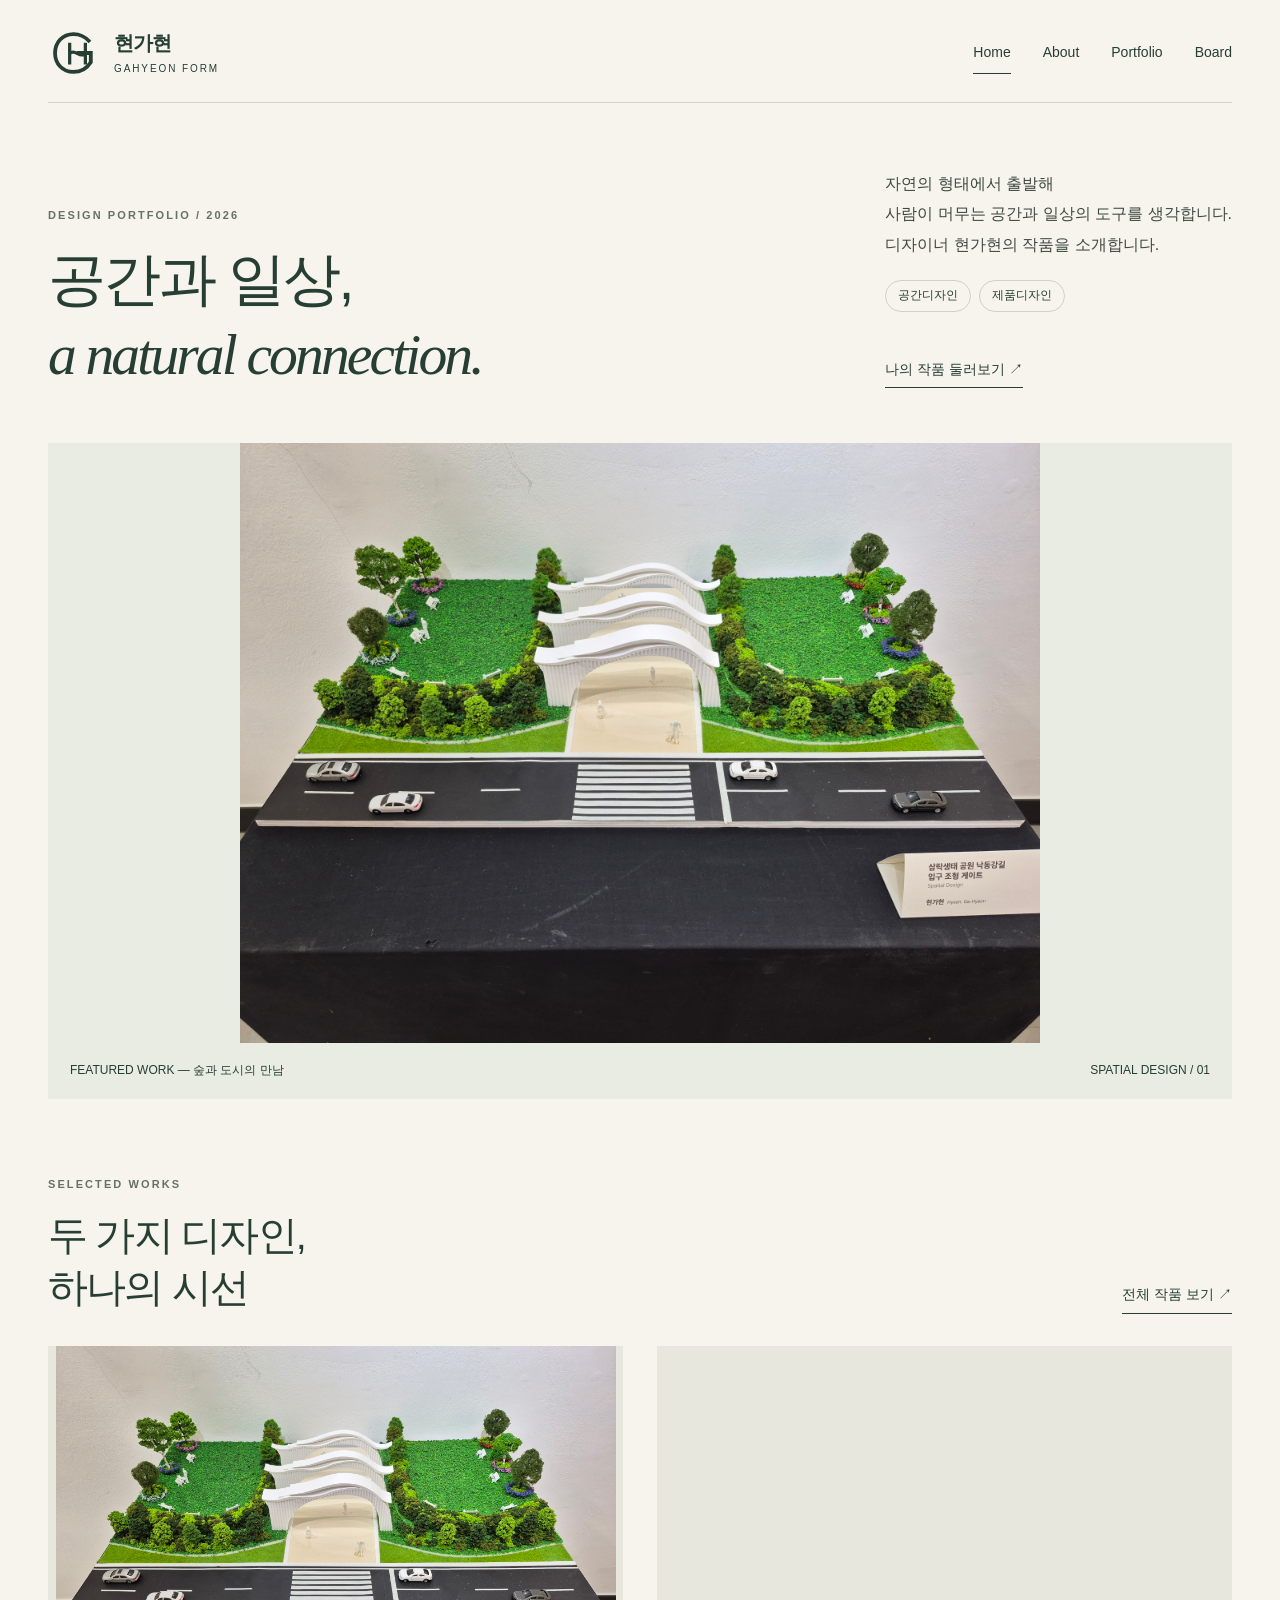
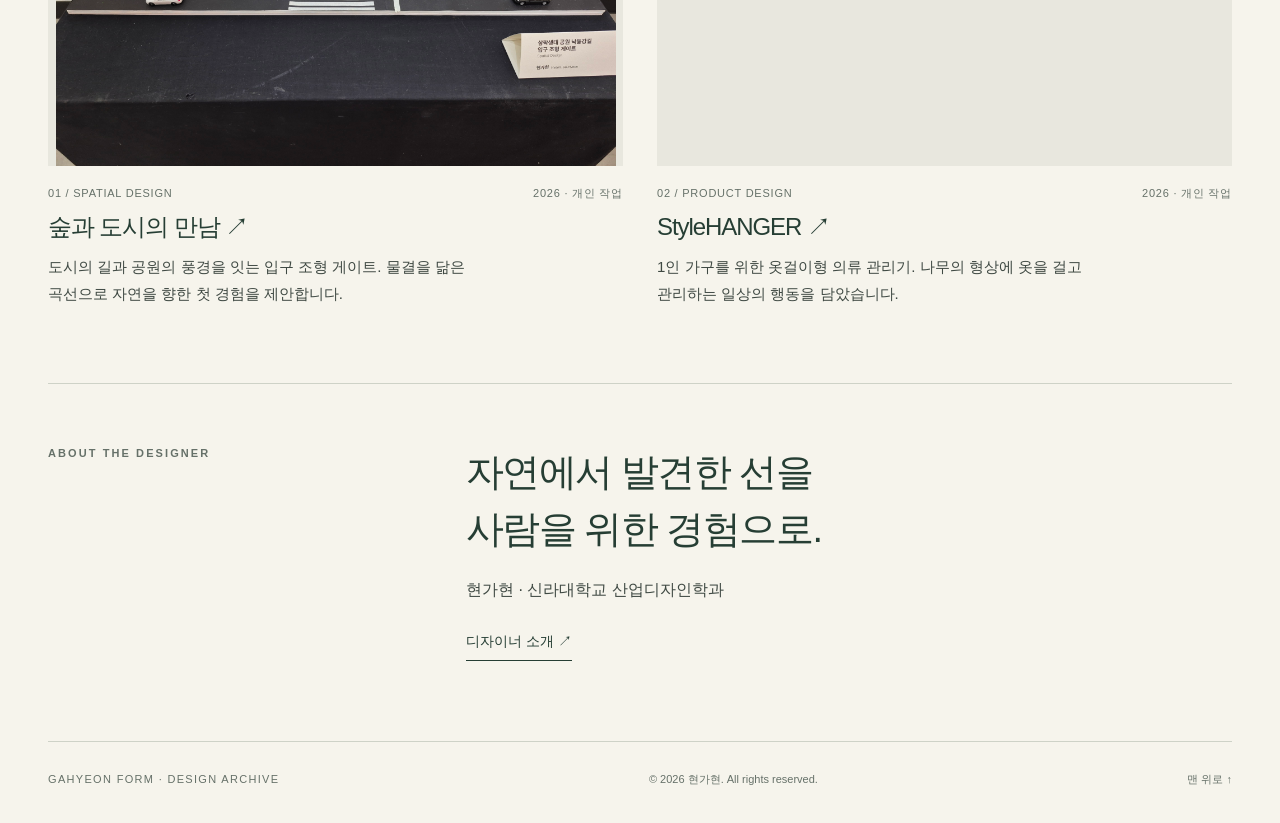
==== commit 967d2865: "Add files via upload" ====
--- a/index.html
+++ b/index.html
@@ -7,13 +7,13 @@
   <meta name="theme-color" content="#f6f4ec">
   <title>Home | 현가현 디자인 포트폴리오</title>
   <link rel="stylesheet" href="style.css">
-</head>
+<link rel="icon" href="images/brand/gahyeon-form-symbol.svg" type="image/svg+xml"><link rel="stylesheet" href="brand.css"></head>
 <body id="top">
   <a class="skip" href="#main">본문 바로가기</a>
   <!-- 모든 페이지의 공통 상단 메뉴 -->
   <header class="site-header">
-    <a class="brand" href="index.html">현가현<span>GAHYEON HYEON / DESIGN</span></a>
-    <nav aria-label="주 메뉴"><a href="index.html" aria-current="page">Home</a><a href="about.html">About</a><a href="portfolio.html">Portfolio</a></nav>
+    <a class="brand brand-form" href="index.html" aria-label="GAHYEON FORM 현가현 홈"><img class="brand-symbol" src="images/brand/gahyeon-form-symbol.svg" width="56" height="56" alt=""><span class="brand-type"><strong>현가현</strong><span class="brand-name">GAHYEON FORM</span></span></a>
+    <nav aria-label="주 메뉴"><a href="index.html" aria-current="page">Home</a><a href="about.html">About</a><a href="portfolio.html">Portfolio</a><a href="board.html">Board</a></nav>
   </header>
   <main id="main" class="wrap">
 
@@ -21,17 +21,17 @@
       <div><p class="eyebrow">DESIGN PORTFOLIO / 2026</p><h1>공간과 일상,<br><span class="serif">a natural connection.</span></h1></div>
       <div class="intro"><p>자연의 형태에서 출발해<br>사람이 머무는 공간과 일상의 도구를 생각합니다.<br>디자이너 현가현의 작품을 소개합니다.</p><div class="tags"><span>공간디자인</span><span>제품디자인</span></div><a class="line-link" href="portfolio.html">나의 작품 둘러보기 ↗</a></div>
     </section>
-    <figure class="hero-media"><a href="space.html" aria-label="숲과 도시의 만남 상세 보기"><img src="images/space-model.jpg" alt="숲과 도시의 만남 전체 전시 모형" width="4000" height="3000" fetchpriority="high" decoding="async"></a><figcaption class="hero-caption"><span>FEATURED WORK — 숲과 도시의 만남</span><span>SPATIAL DESIGN / 01</span></figcaption></figure>
+    <figure class="hero-media"><a href="space-story.html" aria-label="숲과 도시의 만남 상세 보기"><img src="images/space-model.jpg" alt="숲과 도시의 만남 전체 전시 모형" width="4000" height="3000" fetchpriority="high" decoding="async"></a><figcaption class="hero-caption"><span>FEATURED WORK — 숲과 도시의 만남</span><span>SPATIAL DESIGN / 01</span></figcaption></figure>
     <section class="section"><div class="section-head"><div><p class="eyebrow">SELECTED WORKS</p><h2>두 가지 디자인,<br>하나의 시선</h2></div><a class="line-link" href="portfolio.html">전체 작품 보기 ↗</a></div><div class="projects">
-  <a class="project" href="space.html"><div class="project-photo"><img src="images/space-model.jpg" alt="삼락생태공원 입구 게이트와 보행로 녹지의 전체 전시 모형" width="4000" height="3000" loading="lazy" decoding="async"></div><div class="project-label"><span>01 / SPATIAL DESIGN</span><span>2026 · 개인 작업</span></div><h3>숲과 도시의 만남 ↗</h3><p>도시의 길과 공원의 풍경을 잇는 입구 조형 게이트. 물결을 닮은 곡선으로 자연을 향한 첫 경험을 제안합니다.</p></a>
-  <a class="project" href="product.html"><div class="project-photo"><img src="images/product-model.jpg" alt="상단 가지부터 하부 베이스까지 보이는 StyleHANGER 전시 모형" width="3000" height="4000" loading="lazy" decoding="async"></div><div class="project-label"><span>02 / PRODUCT DESIGN</span><span>2026 · 개인 작업</span></div><h3>StyleHANGER ↗</h3><p>1인 가구를 위한 옷걸이형 의류 관리기. 나무의 형상에 옷을 걸고 관리하는 일상의 행동을 담았습니다.</p></a>
+  <a class="project" href="space-story.html"><div class="project-photo"><img src="images/space-model.jpg" alt="삼락생태공원 입구 게이트와 보행로 녹지의 전체 전시 모형" width="4000" height="3000" loading="lazy" decoding="async"></div><div class="project-label"><span>01 / SPATIAL DESIGN</span><span>2026 · 개인 작업</span></div><h3>숲과 도시의 만남 ↗</h3><p>도시의 길과 공원의 풍경을 잇는 입구 조형 게이트. 물결을 닮은 곡선으로 자연을 향한 첫 경험을 제안합니다.</p></a>
+  <a class="project" href="product-story.html"><div class="project-photo"><img src="images/product-model.jpg" alt="상단 가지부터 하부 베이스까지 보이는 StyleHANGER 전시 모형" width="3000" height="4000" loading="lazy" decoding="async"></div><div class="project-label"><span>02 / PRODUCT DESIGN</span><span>2026 · 개인 작업</span></div><h3>StyleHANGER ↗</h3><p>1인 가구를 위한 옷걸이형 의류 관리기. 나무의 형상에 옷을 걸고 관리하는 일상의 행동을 담았습니다.</p></a>
 </div></section>
     <section class="statement"><p class="eyebrow">ABOUT THE DESIGNER</p><div><p class="large">자연에서 발견한 선을<br>사람을 위한 경험으로.</p><p style="margin-top:18px">현가현 · 신라대학교 산업디자인학과</p><a class="line-link" href="about.html">디자이너 소개 ↗</a></div></section>
 
   </main>
   <!-- 모든 페이지에서 동일한 하단 정보 -->
   <footer class="site-footer">
-    <span class="footer-mark">GAHYEON · DESIGN ARCHIVE</span>
+    <span class="footer-mark">GAHYEON FORM · DESIGN ARCHIVE</span>
     <span>© 2026 현가현. All rights reserved.</span>
     <a href="#top">맨 위로 ↑</a>
   </footer>
--- a/style.css
+++ b/style.css
@@ -6,3 +6,6 @@
 @media(max-width:620px){.wrap,.site-header,.site-footer{width:calc(100% - 36px)}.site-header{align-items:center;padding:20px 0;gap:12px}.brand{font-size:19px}.brand span{font-size:8px;letter-spacing:.09em}nav{gap:16px}nav a{font-size:12px}.hero{grid-template-columns:1fr;gap:24px;padding:42px 0 30px}.hero .intro{justify-self:start;max-width:none}.hero h1{font-size:40px}.hero-caption{font-size:10px;padding:12px;flex-direction:column;gap:4px}.hero-media img{min-height:0}.section{padding:47px 0}.section-head{align-items:start;gap:15px}.section-head>.line-link{font-size:12px}.projects,.split,.project-opening,.process,.details-grid{grid-template-columns:1fr;gap:30px}.project-photo{height:400px}.project{margin-bottom:10px}.project-label{font-size:10px}.statement{grid-template-columns:1fr;gap:10px;padding:38px 0 48px}.page-head{padding:36px 0 30px}.page-head h1{font-size:39px}.page-head .lead{font-size:16px}.breadcrumb{margin-bottom:22px}.meta{gap:18px 10px;margin-top:25px}.meta dd{font-size:13px}.profile{max-width:300px;margin-inline:auto}.columns{grid-template-columns:1fr;gap:24px}.columns .num{margin-bottom:8px}.columns article{padding-top:17px}.image-fit{padding:15px}.image-fit img{max-height:510px}.board{grid-template-columns:1fr;padding:24px 18px;gap:28px}.board img{max-height:none}.board .copy{padding:0}.process img{height:auto;max-height:380px}.details-grid figure img{height:auto;max-height:450px}.steps{grid-template-columns:1fr 1fr}.site-footer{flex-wrap:wrap;gap:10px;padding:24px 0}.footer-mark{width:100%}.project-nav{font-size:12px;padding-bottom:42px}.info-list>div{grid-template-columns:80px 1fr;gap:10px}.wide-figure{margin-top:25px}}
 @media(max-width:380px){.brand span{max-width:115px;font-size:7px}nav{gap:10px}.hero h1{font-size:34px}.project-photo{height:340px}.steps{grid-template-columns:1fr}}
 @media(prefers-reduced-motion:reduce){html{scroll-behavior:auto}*{transition:none!important}}
+
+/* Board navigation: small-screen wrapping */
+@media(max-width:700px){.site-header{flex-wrap:wrap;gap:20px}.site-header nav{flex-wrap:wrap;gap:20px}.site-header .brand{flex-basis:100%}.site-header nav a{padding-bottom:7px}}
--- a/brand.css
+++ b/brand.css
@@ -0,0 +1,4 @@
+.brand-form{display:inline-flex;align-items:center;gap:14px;flex-shrink:0}.brand-form .brand-symbol{width:52px;height:52px;flex:none}.brand-form .brand-type{margin:0;letter-spacing:0;line-height:1.2}.brand-type strong{font-size:20px;letter-spacing:-.05em}.brand-form .brand-name{font-size:10px;letter-spacing:.19em;margin-top:8px;font-weight:500}.story-cta{margin-top:28px}.brand-display{display:flex;flex-direction:column;align-items:center;justify-content:center;background:#e9ede4;padding:50px 20px;text-align:center}.brand-display img{width:110px;height:110px;margin-bottom:26px}.brand-display h2{font-size:28px;letter-spacing:.05em}.brand-display p{font-size:14px;margin-top:14px}.case-head{padding:60px 0 40px}.case-head h1{font-size:clamp(40px,5.5vw,70px);line-height:1.22}.case-subtitle{font-size:17px;margin-top:25px}.story-figure{margin:0;background:#eaece3}.story-figure img{width:100%;height:auto;object-fit:contain;max-height:760px}.story-figure figcaption{font-size:12px;color:var(--muted);padding:14px 18px;background:var(--paper)}.case-index{display:flex;flex-wrap:wrap;gap:12px 30px;border-top:1px solid var(--line);border-bottom:1px solid var(--line);padding:17px 0;margin-top:35px}.case-index a{font-size:13px}.concept-strip{display:grid;grid-template-columns:repeat(3,1fr);gap:32px;margin-top:42px}.concept-strip article{border-top:2px solid var(--ink);padding-top:20px}.concept-strip span{font-size:10px;letter-spacing:.18em;color:var(--muted)}.concept-strip h3{font-size:23px;margin:12px 0}.concept-strip p{font-size:14px}.story-pair{display:grid;grid-template-columns:1.12fr 1fr;gap:48px;align-items:center;margin-top:35px}.story-pair h3{font-size:24px;margin-bottom:18px}.story-pair .copy h3:not(:first-child){margin-top:30px}.case-product-opening{display:grid;grid-template-columns:1.1fr 1fr;align-items:center;gap:70px}.case-product-opening .story-figure img{max-height:640px}.case-product-opening h2{font-size:40px;margin-bottom:28px}.case-product-opening p{line-height:2}.case-conversation{padding:48px;background:#e8ece2;margin:0 0 55px}.case-conversation h2{font-size:32px;margin-bottom:25px}.material-grid{display:grid;grid-template-columns:repeat(4,1fr);gap:28px;margin-top:36px}.material-grid h3{font-size:19px;margin:18px 0 12px}.material-grid p{font-size:14px}.swatch{display:block;height:70px;border:1px solid #c6c8bd}.metal{background:linear-gradient(120deg,#796f64,#e1dbd0 38%,#9a8e7d 58%,#cbc5ba)}.matte{background:#202221}.smoke{background:linear-gradient(120deg,#8d918d,#c7cbc6,#777f78)}.silicone{background:#555b56}.material-grid+.note{margin-top:25px}.project-photo img{transition:none}.project:hover .project-photo img{transform:none}
+@media(max-width:800px){.site-header{flex-wrap:wrap}.site-header .brand-form{flex-basis:auto}.site-header nav{gap:20px}.story-pair{gap:28px}.case-product-opening{gap:35px}.material-grid{grid-template-columns:repeat(2,1fr)}}
+@media(max-width:620px){.brand-form .brand-symbol{width:43px;height:43px}.brand-form .brand-type{max-width:none}.brand-type strong{font-size:19px}.brand-form .brand-name{font-size:9px;letter-spacing:.14em}.site-header{gap:20px}.site-header nav{width:100%;justify-content:space-between;gap:10px}.case-head{padding-top:35px}.case-head h1{font-size:40px}.case-subtitle{font-size:15px}.story-pair,.case-product-opening,.concept-strip{grid-template-columns:1fr}.case-product-opening{gap:28px}.case-product-opening h2{font-size:32px}.story-figure img{max-height:560px}.case-index{gap:5px 20px}.concept-strip{gap:25px}.case-conversation{padding:28px 22px}.case-conversation h2{font-size:28px}.material-grid{gap:20px}.material-grid h3{font-size:18px}}
+@media(prefers-reduced-motion:reduce){html{scroll-behavior:auto}*{transition:none!important}}
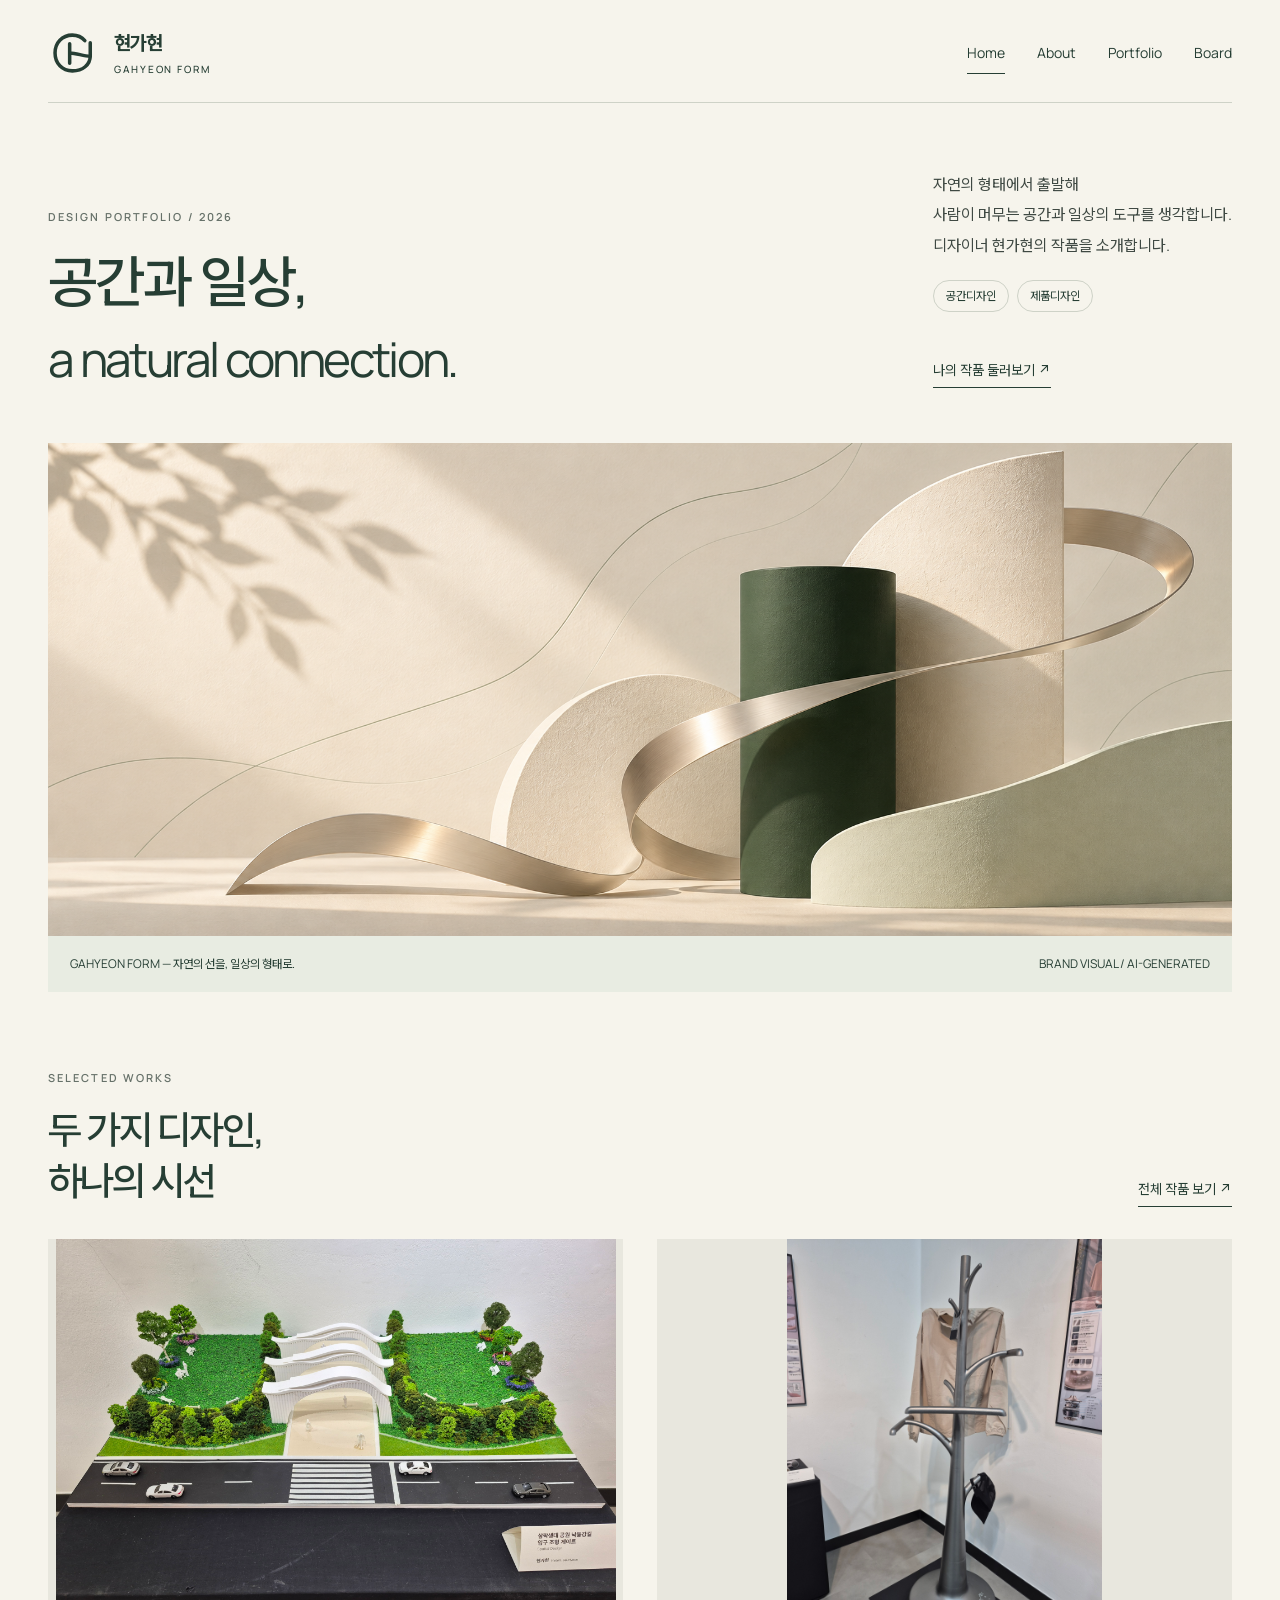
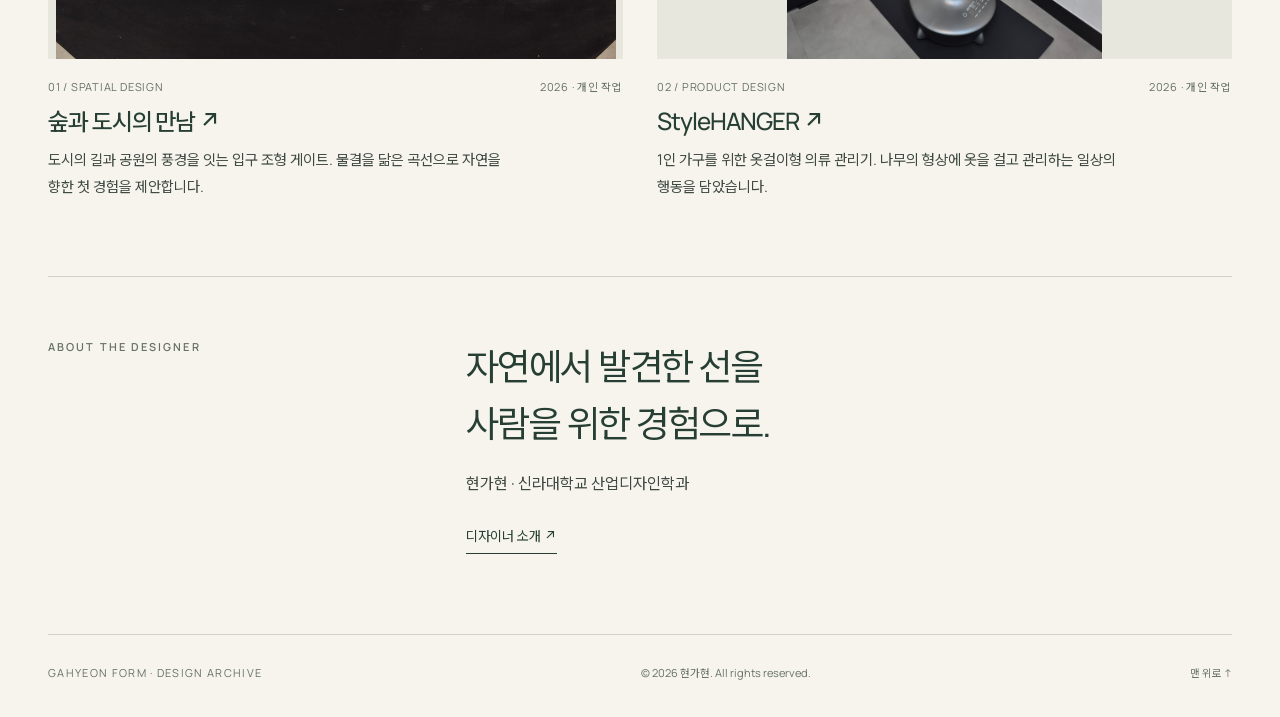
==== commit 353cc8cb: "Add files via upload" ====
--- a/index.html
+++ b/index.html
@@ -1,39 +1,38 @@
 <!DOCTYPE html>
+
 <html lang="ko">
 <head>
-  <meta charset="UTF-8">
-  <meta name="viewport" content="width=device-width, initial-scale=1">
-  <meta name="description" content="현가현의 공간디자인과 제품디자인 포트폴리오. 숲과 도시의 만남과 StyleHANGER를 소개합니다.">
-  <meta name="theme-color" content="#f6f4ec">
-  <title>Home | 현가현 디자인 포트폴리오</title>
-  <link rel="stylesheet" href="style.css">
-<link rel="icon" href="images/brand/gahyeon-form-symbol.svg" type="image/svg+xml"><link rel="stylesheet" href="brand.css"></head>
+<meta charset="utf-8"/>
+<meta content="width=device-width, initial-scale=1" name="viewport"/>
+<meta content="현가현의 공간디자인과 제품디자인 포트폴리오. 숲과 도시의 만남과 StyleHANGER를 소개합니다." name="description"/>
+<meta content="#f6f4ec" name="theme-color"/>
+<title>Home | 현가현 디자인 포트폴리오</title>
+<link href="style.css" rel="stylesheet"/>
+<link href="images/brand/gahyeon-form-symbol.svg" rel="icon" type="image/svg+xml"/><link href="brand.css" rel="stylesheet"/><link rel="stylesheet" href="fonts.css"></head>
 <body id="top">
-  <a class="skip" href="#main">본문 바로가기</a>
-  <!-- 모든 페이지의 공통 상단 메뉴 -->
-  <header class="site-header">
-    <a class="brand brand-form" href="index.html" aria-label="GAHYEON FORM 현가현 홈"><img class="brand-symbol" src="images/brand/gahyeon-form-symbol.svg" width="56" height="56" alt=""><span class="brand-type"><strong>현가현</strong><span class="brand-name">GAHYEON FORM</span></span></a>
-    <nav aria-label="주 메뉴"><a href="index.html" aria-current="page">Home</a><a href="about.html">About</a><a href="portfolio.html">Portfolio</a><a href="board.html">Board</a></nav>
-  </header>
-  <main id="main" class="wrap">
-
-    <section class="hero">
-      <div><p class="eyebrow">DESIGN PORTFOLIO / 2026</p><h1>공간과 일상,<br><span class="serif">a natural connection.</span></h1></div>
-      <div class="intro"><p>자연의 형태에서 출발해<br>사람이 머무는 공간과 일상의 도구를 생각합니다.<br>디자이너 현가현의 작품을 소개합니다.</p><div class="tags"><span>공간디자인</span><span>제품디자인</span></div><a class="line-link" href="portfolio.html">나의 작품 둘러보기 ↗</a></div>
-    </section>
-    <figure class="hero-media"><a href="space-story.html" aria-label="숲과 도시의 만남 상세 보기"><img src="images/space-model.jpg" alt="숲과 도시의 만남 전체 전시 모형" width="4000" height="3000" fetchpriority="high" decoding="async"></a><figcaption class="hero-caption"><span>FEATURED WORK — 숲과 도시의 만남</span><span>SPATIAL DESIGN / 01</span></figcaption></figure>
-    <section class="section"><div class="section-head"><div><p class="eyebrow">SELECTED WORKS</p><h2>두 가지 디자인,<br>하나의 시선</h2></div><a class="line-link" href="portfolio.html">전체 작품 보기 ↗</a></div><div class="projects">
-  <a class="project" href="space-story.html"><div class="project-photo"><img src="images/space-model.jpg" alt="삼락생태공원 입구 게이트와 보행로 녹지의 전체 전시 모형" width="4000" height="3000" loading="lazy" decoding="async"></div><div class="project-label"><span>01 / SPATIAL DESIGN</span><span>2026 · 개인 작업</span></div><h3>숲과 도시의 만남 ↗</h3><p>도시의 길과 공원의 풍경을 잇는 입구 조형 게이트. 물결을 닮은 곡선으로 자연을 향한 첫 경험을 제안합니다.</p></a>
-  <a class="project" href="product-story.html"><div class="project-photo"><img src="images/product-model.jpg" alt="상단 가지부터 하부 베이스까지 보이는 StyleHANGER 전시 모형" width="3000" height="4000" loading="lazy" decoding="async"></div><div class="project-label"><span>02 / PRODUCT DESIGN</span><span>2026 · 개인 작업</span></div><h3>StyleHANGER ↗</h3><p>1인 가구를 위한 옷걸이형 의류 관리기. 나무의 형상에 옷을 걸고 관리하는 일상의 행동을 담았습니다.</p></a>
+<a class="skip" href="#main">본문 바로가기</a>
+<!-- 모든 페이지의 공통 상단 메뉴 -->
+<header class="site-header">
+<a aria-label="GAHYEON FORM 현가현 홈" class="brand brand-form" href="index.html"><img alt="" class="brand-symbol" height="56" src="images/brand/gahyeon-form-symbol.svg" width="56"/><span class="brand-type"><strong>현가현</strong><span class="brand-name">GAHYEON FORM</span></span></a>
+<nav aria-label="주 메뉴"><a aria-current="page" href="index.html">Home</a><a href="about.html">About</a><a href="portfolio.html">Portfolio</a><a href="board.html">Board</a></nav>
+</header>
+<main class="wrap" id="main">
+<section class="hero">
+<div><p class="eyebrow">DESIGN PORTFOLIO / 2026</p><h1>공간과 일상,<br/><span class="serif">a natural connection.</span></h1></div>
+<div class="intro"><p>자연의 형태에서 출발해<br/>사람이 머무는 공간과 일상의 도구를 생각합니다.<br/>디자이너 현가현의 작품을 소개합니다.</p><div class="tags"><span>공간디자인</span><span>제품디자인</span></div><a class="line-link" href="portfolio.html">나의 작품 둘러보기 ↗</a></div>
+</section>
+<figure class="hero-media"><img alt="아이보리 곡면과 초록 원기둥 사이로 금속 리본이 흐르는 GAHYEON FORM 브랜드 이미지" decoding="async" fetchpriority="high" height="809" src="images/home-brand-hero.png" width="1942"/><figcaption class="hero-caption"><span>GAHYEON FORM — 자연의 선을, 일상의 형태로.</span><span>BRAND VISUAL / AI-GENERATED</span></figcaption></figure>
+<section class="section"><div class="section-head"><div><p class="eyebrow">SELECTED WORKS</p><h2>두 가지 디자인,<br/>하나의 시선</h2></div><a class="line-link" href="portfolio.html">전체 작품 보기 ↗</a></div><div class="projects">
+<a class="project" href="space.html"><div class="project-photo"><img alt="삼락생태공원 입구 게이트와 보행로 녹지의 전체 전시 모형" decoding="async" height="3000" loading="lazy" src="images/space-model.jpg" width="4000"/></div><div class="project-label"><span>01 / SPATIAL DESIGN</span><span>2026 · 개인 작업</span></div><h3>숲과 도시의 만남 ↗</h3><p>도시의 길과 공원의 풍경을 잇는 입구 조형 게이트. 물결을 닮은 곡선으로 자연을 향한 첫 경험을 제안합니다.</p></a>
+<a class="project" href="product.html"><div class="project-photo"><img alt="상단 가지부터 하부 베이스까지 보이는 StyleHANGER 전시 모형" decoding="async" height="4000" loading="lazy" src="images/product-model.jpg" width="3000"/></div><div class="project-label"><span>02 / PRODUCT DESIGN</span><span>2026 · 개인 작업</span></div><h3>StyleHANGER ↗</h3><p>1인 가구를 위한 옷걸이형 의류 관리기. 나무의 형상에 옷을 걸고 관리하는 일상의 행동을 담았습니다.</p></a>
 </div></section>
-    <section class="statement"><p class="eyebrow">ABOUT THE DESIGNER</p><div><p class="large">자연에서 발견한 선을<br>사람을 위한 경험으로.</p><p style="margin-top:18px">현가현 · 신라대학교 산업디자인학과</p><a class="line-link" href="about.html">디자이너 소개 ↗</a></div></section>
-
-  </main>
-  <!-- 모든 페이지에서 동일한 하단 정보 -->
-  <footer class="site-footer">
-    <span class="footer-mark">GAHYEON FORM · DESIGN ARCHIVE</span>
-    <span>© 2026 현가현. All rights reserved.</span>
-    <a href="#top">맨 위로 ↑</a>
-  </footer>
+<section class="statement"><p class="eyebrow">ABOUT THE DESIGNER</p><div><p class="large">자연에서 발견한 선을<br/>사람을 위한 경험으로.</p><p style="margin-top:18px">현가현 · 신라대학교 산업디자인학과</p><a class="line-link" href="about.html">디자이너 소개 ↗</a></div></section>
+</main>
+<!-- 모든 페이지에서 동일한 하단 정보 -->
+<footer class="site-footer">
+<span class="footer-mark">GAHYEON FORM · DESIGN ARCHIVE</span>
+<span>© 2026 현가현. All rights reserved.</span>
+<a href="#top">맨 위로 ↑</a>
+</footer>
 </body>
 </html>
--- a/brand.css
+++ b/brand.css
@@ -2,3 +2,7 @@
 @media(max-width:800px){.site-header{flex-wrap:wrap}.site-header .brand-form{flex-basis:auto}.site-header nav{gap:20px}.story-pair{gap:28px}.case-product-opening{gap:35px}.material-grid{grid-template-columns:repeat(2,1fr)}}
 @media(max-width:620px){.brand-form .brand-symbol{width:43px;height:43px}.brand-form .brand-type{max-width:none}.brand-type strong{font-size:19px}.brand-form .brand-name{font-size:9px;letter-spacing:.14em}.site-header{gap:20px}.site-header nav{width:100%;justify-content:space-between;gap:10px}.case-head{padding-top:35px}.case-head h1{font-size:40px}.case-subtitle{font-size:15px}.story-pair,.case-product-opening,.concept-strip{grid-template-columns:1fr}.case-product-opening{gap:28px}.case-product-opening h2{font-size:32px}.story-figure img{max-height:560px}.case-index{gap:5px 20px}.concept-strip{gap:25px}.case-conversation{padding:28px 22px}.case-conversation h2{font-size:28px}.material-grid{gap:20px}.material-grid h3{font-size:18px}}
 @media(prefers-reduced-motion:reduce){html{scroll-behavior:auto}*{transition:none!important}}
+
+/* Unified work pages */
+.case-index{margin:0 0 32px;gap:8px 26px}.case-index a{padding:8px 0}.remote-detail{display:grid;grid-template-columns:minmax(0,.8fr) minmax(0,1fr);column-gap:48px;align-items:center;margin-top:40px}.remote-detail figure{grid-row:1/3}.remote-detail img{max-height:480px;object-fit:contain}.remote-detail h3{align-self:end;margin-bottom:15px}.remote-detail p{align-self:start}.story-figure{margin-top:0}#concept>.story-figure{margin-top:40px}.hero-media img{max-height:none}.case-index a:focus-visible{outline:2px solid var(--ink);outline-offset:3px}
+@media(max-width:620px){.case-index{gap:4px 18px}.case-index a{font-size:12px}.remote-detail{grid-template-columns:1fr;gap:15px}.remote-detail figure{grid-row:auto}.remote-detail h3{margin:8px 0 0}.remote-detail img{max-height:430px}}
--- a/fonts.css
+++ b/fonts.css
@@ -0,0 +1,8 @@
+/* Brand typography — local fonts, editable in TextEdit. */
+@font-face{font-family:Manrope;src:url("fonts/ManropeVariable.woff2") format("woff2");font-style:normal;font-weight:200 800;font-display:swap;unicode-range:U+0000-00FF,U+0131,U+0152-0153,U+02BB-02BC,U+02C6,U+02DA,U+02DC,U+0304,U+0308,U+0329,U+2000-206F,U+20AC,U+2122,U+2191,U+2193,U+2212,U+2215,U+FEFF,U+FFFD}
+@font-face{font-family:Pretendard;src:url("fonts/PretendardVariable.woff2") format("woff2");font-style:normal;font-weight:100 900;font-display:swap}
+:root{--font-brand:"Manrope","Pretendard",sans-serif}
+body,button,input,select,textarea{font-family:var(--font-brand)}
+.serif{font-family:var(--font-brand);font-style:normal;font-weight:400;letter-spacing:-.045em}
+.columns .num,.steps li:before{font-family:var(--font-brand);font-style:normal;font-weight:400}
+.hero h1 .serif{display:inline-block;font-size:.83em;letter-spacing:-.055em}
